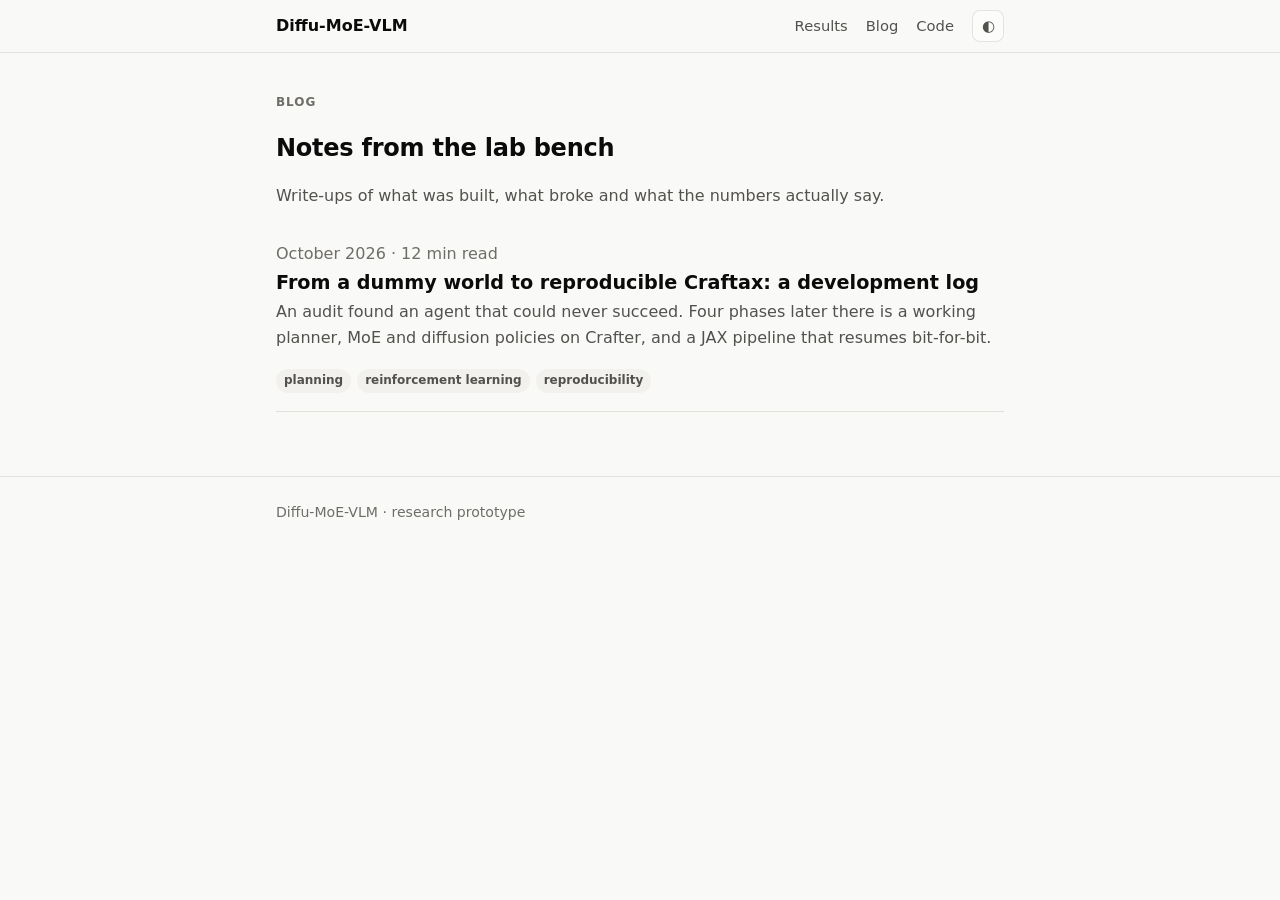
==== docs/blog/index.html @ adb7e6ab "Add project page and dev log for GitHub Pages - docs/index.html: project page (hero, TL;DR, stat til" ====
<!doctype html>
<html lang="en">
<head>
<meta charset="utf-8">
<meta name="viewport" content="width=device-width, initial-scale=1">
<title>Diffu-MoE-VLM Blog</title>
<meta name="description" content="Development notes for Diffu-MoE-VLM: planning, learned policies and reproducible Craftax training.">
<link rel="icon" href="data:,">
<link rel="stylesheet" href="../assets/site.css">
<script>try{var t=localStorage.getItem("theme");if(t)document.documentElement.setAttribute("data-theme",t);}catch(e){}</script>
</head>
<body>
<nav class="nav" aria-label="Main">
  <div class="wrap narrow">
    <a class="brand" href="../">Diffu-MoE-VLM</a>
    <a class="link" href="../#results">Results</a>
    <a class="link" href="./">Blog</a>
    <a class="link optional" href="https://github.com/NullXeronier/Diffu_MoE_VLM">Code</a>
    <button class="theme-toggle" type="button" aria-label="Toggle dark mode">◐</button>
  </div>
</nav>
<main class="wrap narrow">
  <section>
    <div class="kicker">Blog</div>
    <h1>Notes from the lab bench</h1>
    <p class="ink-2">Write-ups of what was built, what broke and what the numbers actually say.</p>
    <ul class="post-list">
      <li>
        <div class="muted">October 2026 · 12 min read</div>
        <a class="title" href="building-diffu-moe-vlm.html">From a dummy world to reproducible Craftax: a development log</a>
        <p class="ink-2">An audit found an agent that could never succeed. Four phases later there is a working planner, MoE and diffusion policies on Crafter, and a JAX pipeline that resumes bit-for-bit.</p>
        <span class="tag">planning</span><span class="tag">reinforcement learning</span><span class="tag">reproducibility</span>
      </li>
    </ul>
  </section>
</main>
<footer><div class="wrap narrow">Diffu-MoE-VLM · research prototype</div></footer>
<script src="../assets/site.js"></script>
</body>
</html>
---- docs/assets/site.css ----
/* Diffu-MoE-VLM project site: shared styles (light + dark) */
:root {
  color-scheme: light;
  --page: #f9f9f7;
  --surface: #fcfcfb;
  --surface-2: #f2f1ed;
  --ink: #0b0b0b;
  --ink-2: #52514e;
  --muted: #6f6d68;
  --grid: #e1e0d9;
  --axis: #c3c2b7;
  --border: rgba(11, 11, 11, 0.10);
  --accent: #256abf;
  --accent-ink: #ffffff;
  --code-bg: #f2f1ed;
  --callout: #eef4fc;
  --callout-warn: #fdf3e2;
  --series-1: #2a78d6;
  --series-2: #eb6834;
  --series-3: #1baf7a;
  --series-4: #eda100;
  --good: #006300;
}
@media (prefers-color-scheme: dark) {
  :root:not([data-theme="light"]) {
    color-scheme: dark;
    --page: #0d0d0d;
    --surface: #1a1a19;
    --surface-2: #232321;
    --ink: #ffffff;
    --ink-2: #c3c2b7;
    --muted: #9a988f;
    --grid: #2c2c2a;
    --axis: #383835;
    --border: rgba(255, 255, 255, 0.10);
    --accent: #5598e7;
    --accent-ink: #0b0b0b;
    --code-bg: #232321;
    --callout: #16243a;
    --callout-warn: #2e2412;
    --series-1: #3987e5;
    --series-2: #d95926;
    --series-3: #199e70;
    --series-4: #c98500;
    --good: #0ca30c;
  }
}
:root[data-theme="dark"] {
  color-scheme: dark;
  --page: #0d0d0d;
  --surface: #1a1a19;
  --surface-2: #232321;
  --ink: #ffffff;
  --ink-2: #c3c2b7;
  --muted: #9a988f;
  --grid: #2c2c2a;
  --axis: #383835;
  --border: rgba(255, 255, 255, 0.10);
  --accent: #5598e7;
  --accent-ink: #0b0b0b;
  --code-bg: #232321;
  --callout: #16243a;
  --callout-warn: #2e2412;
  --series-1: #3987e5;
  --series-2: #d95926;
  --series-3: #199e70;
  --series-4: #c98500;
  --good: #0ca30c;
}

* { box-sizing: border-box; }
html { -webkit-text-size-adjust: 100%; }
body {
  margin: 0;
  background: var(--page);
  color: var(--ink);
  font: 16px/1.65 system-ui, -apple-system, "Segoe UI", Roboto, "Noto Sans KR", sans-serif;
}
a { color: var(--accent); text-underline-offset: 2px; }
img { max-width: 100%; height: auto; display: block; }
code, pre, kbd { font-family: ui-monospace, SFMono-Regular, Menlo, Consolas, monospace; font-size: 0.88em; }
code { background: var(--code-bg); padding: 0.1em 0.35em; border-radius: 4px; }
pre { background: var(--code-bg); padding: 14px 16px; border-radius: 8px; overflow-x: auto; line-height: 1.5; }
pre code { background: none; padding: 0; }

/* Layout */
.wrap { max-width: 920px; margin: 0 auto; padding: 0 16px; }
.wrap.narrow { max-width: 760px; }
section { padding: 40px 0 8px; }
h1, h2, h3 { line-height: 1.25; letter-spacing: -0.01em; }
h2 { font-size: 1.55rem; margin: 0 0 12px; }
h3 { font-size: 1.1rem; margin: 24px 0 8px; }
p { margin: 0 0 14px; }
.muted { color: var(--muted); }
.ink-2 { color: var(--ink-2); }
.kicker { text-transform: uppercase; letter-spacing: 0.08em; font-size: 0.75rem; font-weight: 600; color: var(--muted); }

/* Top nav */
.nav { position: sticky; top: 0; z-index: 10; background: color-mix(in srgb, var(--page) 88%, transparent);
  backdrop-filter: blur(8px); border-bottom: 1px solid var(--border); }
.nav .wrap { display: flex; align-items: center; gap: 18px; height: 52px; }
.nav .brand { font-weight: 700; color: var(--ink); text-decoration: none; margin-right: auto; }
.nav a.link { color: var(--ink-2); text-decoration: none; font-size: 0.92rem; }
.nav a.link:hover { color: var(--ink); }
.theme-toggle { border: 1px solid var(--border); background: var(--surface); color: var(--ink-2); border-radius: 8px;
  height: 32px; width: 32px; cursor: pointer; font-size: 15px; }
@media (max-width: 560px) { .nav a.link.optional { display: none; } }

/* Hero */
.hero { padding: 56px 0 24px; text-align: center; }
.hero h1 { font-size: clamp(2rem, 6vw, 3.1rem); margin: 10px 0 10px; }
.hero .subtitle { font-size: clamp(1.05rem, 2.6vw, 1.3rem); color: var(--ink-2); max-width: 720px; margin: 0 auto 14px; }
.hero .meta { color: var(--muted); font-size: 0.95rem; }
.buttons { display: flex; flex-wrap: wrap; justify-content: center; gap: 10px; margin: 22px 0 6px; }
.btn { display: inline-flex; align-items: center; gap: 8px; padding: 8px 16px; border-radius: 999px; text-decoration: none;
  font-weight: 600; font-size: 0.93rem; border: 1px solid var(--border); color: var(--ink); background: var(--surface); }
.btn.primary { background: var(--ink); color: var(--page); border-color: transparent; }
.btn:hover { filter: brightness(0.96); }

/* Cards, figures, callouts */
.card { background: var(--surface); border: 1px solid var(--border); border-radius: 12px; padding: 20px; }
.tldr { border-left: 4px solid var(--accent); }
.tldr ul { margin: 6px 0 0; padding-left: 20px; }
figure { margin: 20px 0; }
figure img { border-radius: 10px; border: 1px solid var(--border); background: #fff; }
figcaption { color: var(--muted); font-size: 0.9rem; margin-top: 8px; }
.callout { display: flex; gap: 12px; background: var(--callout); border-radius: 10px; padding: 14px 16px; margin: 16px 0; }
.callout.warn { background: var(--callout-warn); }
.callout .icon { flex: none; font-weight: 700; }
.grid-2 { display: grid; grid-template-columns: repeat(auto-fit, minmax(260px, 1fr)); gap: 16px; }
.grid-3 { display: grid; grid-template-columns: repeat(auto-fit, minmax(220px, 1fr)); gap: 16px; }
.card h3 { margin-top: 0; }
.tag { display: inline-block; font-size: 0.75rem; font-weight: 600; padding: 2px 8px; border-radius: 999px;
  background: var(--surface-2); color: var(--ink-2); margin-right: 6px; }

/* Stat tiles */
.stats { display: grid; grid-template-columns: repeat(auto-fit, minmax(190px, 1fr)); gap: 12px; margin: 24px 0 8px; }
.stat { background: var(--surface); border: 1px solid var(--border); border-radius: 12px; padding: 16px; }
.stat .label { color: var(--ink-2); font-size: 0.88rem; }
.stat .value { font-size: 2rem; font-weight: 650; line-height: 1.2; margin: 4px 0; }
.stat .delta { font-size: 0.85rem; color: var(--muted); }
.stat .delta.good { color: var(--good); }

/* Tables */
.table-wrap { overflow-x: auto; }
table { border-collapse: collapse; width: 100%; font-size: 0.93rem; }
th, td { text-align: left; padding: 8px 10px; border-bottom: 1px solid var(--grid); vertical-align: top; }
th { color: var(--ink-2); font-weight: 600; }
td.num, th.num { text-align: right; font-variant-numeric: tabular-nums; }

/* Charts */
.chart-card { background: var(--surface); border: 1px solid var(--border); border-radius: 12px; padding: 18px 18px 12px; margin: 20px 0; }
.chart-card h3 { margin: 0 0 2px; }
.chart-card .sub { color: var(--muted); font-size: 0.88rem; margin: 0 0 10px; }
.chart { position: relative; width: 100%; }
.chart svg { display: block; width: 100%; height: auto; overflow: visible; }
.chart .axis-text { fill: var(--muted); font-size: 11px; font-variant-numeric: tabular-nums; }
.chart .label-text { fill: var(--ink-2); font-size: 12px; }
.chart .value-text { fill: var(--ink); font-size: 12px; font-weight: 600; font-variant-numeric: tabular-nums; }
.chart .gridline { stroke: var(--grid); stroke-width: 1; }
.chart .baseline { stroke: var(--axis); stroke-width: 1; }
.chart .crosshair { stroke: var(--axis); stroke-width: 1; }
.legend { display: flex; flex-wrap: wrap; gap: 14px; margin: 0 0 8px; font-size: 0.86rem; color: var(--ink-2); }
.legend .key { display: inline-flex; align-items: center; gap: 6px; }
.legend .swatch-line { width: 16px; height: 2px; border-radius: 2px; display: inline-block; }
.legend .swatch-rect { width: 10px; height: 10px; border-radius: 2px; display: inline-block; }
.tooltip { position: absolute; pointer-events: none; background: var(--surface); border: 1px solid var(--border);
  box-shadow: 0 4px 16px rgba(0, 0, 0, 0.12); border-radius: 8px; padding: 8px 10px; font-size: 12px; min-width: 140px;
  opacity: 0; transition: opacity 0.08s; z-index: 5; }
.tooltip .t-head { color: var(--muted); margin-bottom: 4px; }
.tooltip .t-row { display: flex; align-items: center; gap: 8px; }
.tooltip .t-row b { font-variant-numeric: tabular-nums; }
.tooltip .t-key { width: 12px; height: 2px; border-radius: 2px; }
details.table-view { margin-top: 8px; font-size: 0.88rem; }
details.table-view summary { cursor: pointer; color: var(--ink-2); }

/* Diagram */
.diagram svg { width: 100%; height: auto; display: block; }
.diagram .box { fill: var(--surface); stroke: var(--axis); stroke-width: 1.2; }
.diagram .box.accent { stroke: var(--accent); stroke-width: 1.6; }
.diagram .lane { fill: var(--surface-2); }
.diagram .t { fill: var(--ink); font-size: 13px; font-weight: 600; }
.diagram .s { fill: var(--muted); font-size: 11px; }
.diagram .lane-t { fill: var(--ink-2); font-size: 12px; font-weight: 700; letter-spacing: 0.04em; }
.diagram .arrow { stroke: var(--ink-2); stroke-width: 1.4; fill: none; }
.diagram .arrow.dash { stroke-dasharray: 4 3; }
.diagram .head { fill: var(--ink-2); }

/* Blog */
.post-list { list-style: none; padding: 0; margin: 0; }
.post-list li { padding: 18px 0; border-bottom: 1px solid var(--grid); }
.post-list a.title { font-size: 1.2rem; font-weight: 650; color: var(--ink); text-decoration: none; }
.post-list a.title:hover { text-decoration: underline; }
.article h1 { font-size: clamp(1.8rem, 5vw, 2.5rem); margin: 8px 0; }
.article .lead { font-size: 1.12rem; color: var(--ink-2); }
.timeline { border-left: 2px solid var(--grid); margin: 12px 0 12px 6px; padding-left: 18px; }
.timeline .item { position: relative; margin-bottom: 18px; }
.timeline .item::before { content: ""; position: absolute; left: -25px; top: 7px; width: 10px; height: 10px;
  border-radius: 50%; background: var(--accent); box-shadow: 0 0 0 3px var(--page); }
details.toggle { background: var(--surface); border: 1px solid var(--border); border-radius: 10px; padding: 10px 14px; margin: 10px 0; }
details.toggle summary { cursor: pointer; font-weight: 600; }
.bibtex { position: relative; }
.copy-btn { position: absolute; top: 8px; right: 8px; border: 1px solid var(--border); background: var(--surface);
  color: var(--ink-2); border-radius: 6px; font-size: 12px; padding: 3px 8px; cursor: pointer; }

footer { border-top: 1px solid var(--border); margin-top: 56px; padding: 24px 0 40px; color: var(--muted); font-size: 0.88rem; }
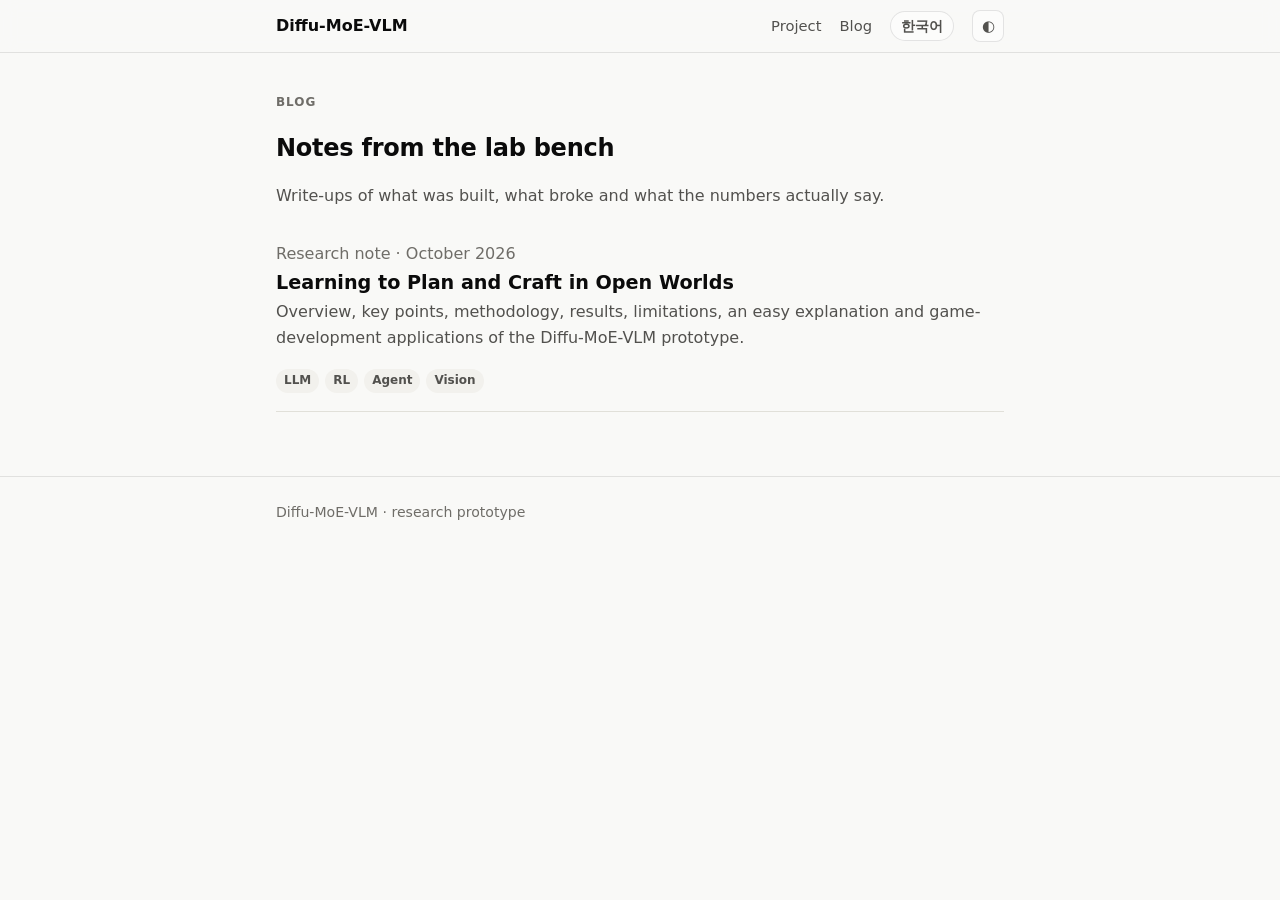
==== commit ada563ae: "Match reference page formats and add Korean versions - Project page follows the reference project-pa" ====
--- a/docs/blog/index.html
+++ b/docs/blog/index.html
@@ -6,6 +6,7 @@
 <title>Diffu-MoE-VLM Blog</title>
 <meta name="description" content="Development notes for Diffu-MoE-VLM: planning, learned policies and reproducible Craftax training.">
 <link rel="icon" href="data:,">
+<link rel="alternate" hreflang="ko" href="../ko/blog/">
 <link rel="stylesheet" href="../assets/site.css">
 <script>try{var t=localStorage.getItem("theme");if(t)document.documentElement.setAttribute("data-theme",t);}catch(e){}</script>
 </head>
@@ -13,9 +14,9 @@
 <nav class="nav" aria-label="Main">
   <div class="wrap narrow">
     <a class="brand" href="../">Diffu-MoE-VLM</a>
-    <a class="link" href="../#results">Results</a>
+    <a class="link" href="../#key-results">Project</a>
     <a class="link" href="./">Blog</a>
-    <a class="link optional" href="https://github.com/NullXeronier/Diffu_MoE_VLM">Code</a>
+    <a class="lang-switch" href="../ko/blog/" hreflang="ko" lang="ko">한국어</a>
     <button class="theme-toggle" type="button" aria-label="Toggle dark mode">◐</button>
   </div>
 </nav>
@@ -26,10 +27,10 @@
     <p class="ink-2">Write-ups of what was built, what broke and what the numbers actually say.</p>
     <ul class="post-list">
       <li>
-        <div class="muted">October 2026 · 12 min read</div>
-        <a class="title" href="building-diffu-moe-vlm.html">From a dummy world to reproducible Craftax: a development log</a>
-        <p class="ink-2">An audit found an agent that could never succeed. Four phases later there is a working planner, MoE and diffusion policies on Crafter, and a JAX pipeline that resumes bit-for-bit.</p>
-        <span class="tag">planning</span><span class="tag">reinforcement learning</span><span class="tag">reproducibility</span>
+        <div class="muted">Research note · October 2026</div>
+        <a class="title" href="building-diffu-moe-vlm.html">Learning to Plan and Craft in Open Worlds</a>
+        <p class="ink-2">Overview, key points, methodology, results, limitations, an easy explanation and game-development applications of the Diffu-MoE-VLM prototype.</p>
+        <span class="tag">LLM</span><span class="tag">RL</span><span class="tag">Agent</span><span class="tag">Vision</span>
       </li>
     </ul>
   </section>
--- a/docs/assets/site.css
+++ b/docs/assets/site.css
@@ -204,3 +204,49 @@
   color: var(--ink-2); border-radius: 6px; font-size: 12px; padding: 3px 8px; cursor: pointer; }
 
 footer { border-top: 1px solid var(--border); margin-top: 56px; padding: 24px 0 40px; color: var(--muted); font-size: 0.88rem; }
+
+/* ---------- v2: reference-style components ---------- */
+.lang-switch { font-size: 0.85rem; font-weight: 600; text-decoration: none; color: var(--ink-2); border: 1px solid var(--border);
+  border-radius: 999px; padding: 3px 10px; background: var(--surface); }
+.lang-switch:hover { color: var(--ink); }
+section > h2 { border-top: 1px solid var(--grid); padding-top: 28px; }
+section:first-of-type > h2 { border-top: none; }
+h4 { font-size: 1rem; margin: 18px 0 6px; }
+
+/* Key results: label chip, measured result, what I learned */
+.kr-grid { display: grid; grid-template-columns: repeat(auto-fit, minmax(300px, 1fr)); gap: 16px; }
+.kr { background: var(--surface); border: 1px solid var(--border); border-radius: 12px; padding: 18px 18px 14px; }
+.kr h3 { margin: 6px 0 10px; }
+.kr .chip { display: inline-block; font-size: 0.72rem; font-weight: 700; letter-spacing: 0.05em; text-transform: uppercase;
+  color: var(--accent); }
+.kr .k { font-size: 0.76rem; font-weight: 700; color: var(--muted); text-transform: uppercase; letter-spacing: 0.04em; margin-top: 10px; }
+.kr p { margin: 2px 0 6px; font-size: 0.95rem; }
+.kr .learned { color: var(--ink-2); }
+
+/* Figures with numbers */
+.fig-num { font-weight: 700; color: var(--ink-2); }
+
+/* Problem solving blocks */
+.problem { background: var(--surface); border: 1px solid var(--border); border-radius: 12px; padding: 20px; margin: 18px 0; }
+.problem h3 { margin-top: 0; }
+.problem .step { display: grid; grid-template-columns: 92px 1fr; gap: 12px; padding: 10px 0; border-top: 1px solid var(--grid); }
+.problem .step:first-of-type { border-top: none; }
+.problem .step .lbl { font-size: 0.78rem; font-weight: 700; text-transform: uppercase; letter-spacing: 0.05em; color: var(--muted); padding-top: 2px; }
+.problem .step.result .lbl { color: var(--good); }
+.problem .step p, .problem .step ul { margin: 0 0 6px; }
+@media (max-width: 560px) { .problem .step { grid-template-columns: 1fr; gap: 2px; } }
+
+/* Notion-style properties */
+.props { display: grid; grid-template-columns: 140px minmax(0, 1fr); gap: 0; border-top: 1px solid var(--grid); margin: 18px 0 8px; font-size: 0.93rem; }
+.props > div { padding: 8px 4px; border-bottom: 1px solid var(--grid); overflow-wrap: anywhere; }
+.props .pk { color: var(--muted); }
+.props .tag { margin-bottom: 4px; }
+@media (max-width: 560px) { .props { grid-template-columns: 90px minmax(0, 1fr); } }
+.toc { background: var(--surface); border: 1px solid var(--border); border-radius: 10px; padding: 12px 16px; font-size: 0.93rem; }
+.toc ol { margin: 4px 0 0; padding-left: 20px; }
+.math-block { overflow-x: auto; padding: 6px 0; }
+.code-title { font-size: 0.8rem; font-weight: 700; color: var(--muted); margin: 14px 0 4px; font-family: ui-monospace, SFMono-Regular, Menlo, Consolas, monospace; }
+blockquote { margin: 14px 0; padding: 10px 14px; border-left: 3px solid var(--axis); background: var(--surface); border-radius: 0 8px 8px 0; color: var(--ink-2); }
+.analogy { background: var(--callout); border-radius: 10px; padding: 16px 18px; }
+.katex-display { overflow-x: auto; overflow-y: hidden; padding: 4px 0; }
+.article p, .article li { overflow-wrap: anywhere; }
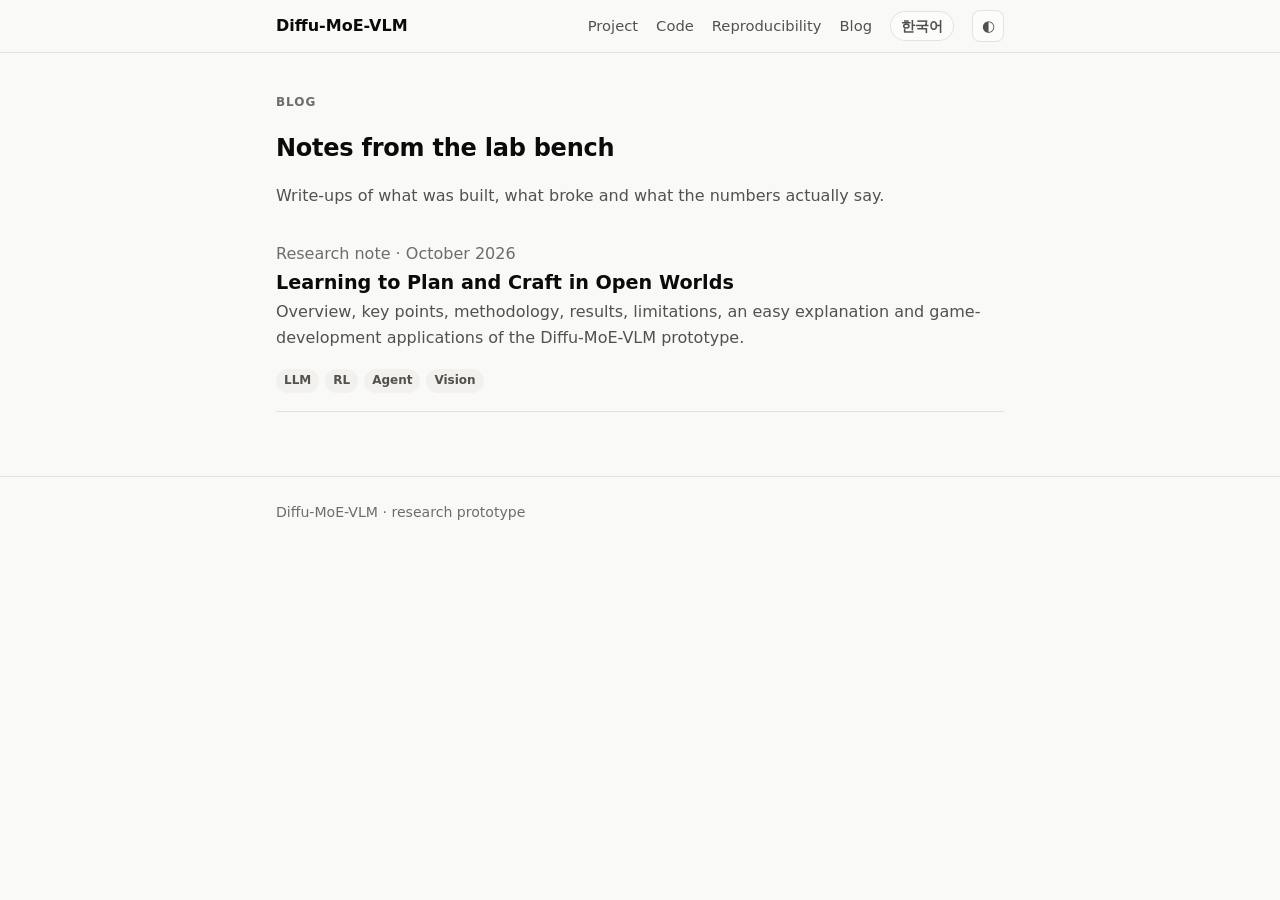
==== commit ec3234ab: "Serve code and reproducibility report on the project site - code.html (EN/KO): quick start, module m" ====
--- a/docs/blog/index.html
+++ b/docs/blog/index.html
@@ -14,7 +14,9 @@
 <nav class="nav" aria-label="Main">
   <div class="wrap narrow">
     <a class="brand" href="../">Diffu-MoE-VLM</a>
-    <a class="link" href="../#key-results">Project</a>
+    <a class="link optional" href="../#key-results">Project</a>
+    <a class="link optional" href="../code.html">Code</a>
+    <a class="link optional" href="../reproducibility.html">Reproducibility</a>
     <a class="link" href="./">Blog</a>
     <a class="lang-switch" href="../ko/blog/" hreflang="ko" lang="ko">한국어</a>
     <button class="theme-toggle" type="button" aria-label="Toggle dark mode">◐</button>
--- a/docs/assets/site.css
+++ b/docs/assets/site.css
@@ -250,3 +250,65 @@
 .analogy { background: var(--callout); border-radius: 10px; padding: 16px 18px; }
 .katex-display { overflow-x: auto; overflow-y: hidden; padding: 4px 0; }
 .article p, .article li { overflow-wrap: anywhere; }
+
+/* ---------- v3: research-note teaching aids ---------- */
+.why { border-left: 3px solid var(--accent); background: var(--callout); border-radius: 0 8px 8px 0; padding: 10px 14px; }
+.intuition { border-left: 3px solid var(--axis); background: var(--surface); border-radius: 0 8px 8px 0; padding: 10px 14px; color: var(--ink-2); }
+.article h3 { margin-top: 30px; }
+table.glossary td:first-child { min-width: 9.5em; max-width: 13em; font-weight: 600; }
+table.glossary td:last-child a { white-space: nowrap; }
+@media (max-width: 560px) {
+  table.glossary thead { display: none; }
+  table.glossary tr { display: block; border-bottom: 1px solid var(--grid); padding: 8px 0; }
+  table.glossary td { display: block; border: none; padding: 2px 4px; white-space: normal; }
+}
+.diagram.lg { padding: 14px; }
+.diagram.lg .t { font-size: 14px; }
+.diagram.lg .s { font-size: 12px; }
+.diagram .dim { opacity: 0.45; }
+.refs { font-size: 0.9rem; padding-left: 22px; }
+.refs li { margin-bottom: 6px; }
+@media (max-width: 560px) {
+  .diagram.lg { overflow-x: auto; -webkit-overflow-scrolling: touch; }
+  .diagram.lg svg { min-width: 500px; }
+}
+
+/* ---------- v4: code viewer ---------- */
+:root { --tk-kw: #7c3aad; --tk-str: #1d7a45; --tk-com: #6f6d68; --tk-num: #a85400; --tk-def: #1f5fae; --tk-dec: #8a5a00; --hl: #fff4c2; }
+@media (prefers-color-scheme: dark) {
+  :root:not([data-theme="light"]) { --tk-kw: #c99bf0; --tk-str: #86cf98; --tk-com: #9a988f; --tk-num: #e8a96a; --tk-def: #7fb4f2; --tk-dec: #e0c070; --hl: #3a3420; }
+}
+:root[data-theme="dark"] { --tk-kw: #c99bf0; --tk-str: #86cf98; --tk-com: #9a988f; --tk-num: #e8a96a; --tk-def: #7fb4f2; --tk-dec: #e0c070; --hl: #3a3420; }
+.code-viewer { display: grid; grid-template-columns: 240px minmax(0, 1fr); gap: 0; border: 1px solid var(--border);
+  border-radius: 12px; overflow: hidden; background: var(--surface); scroll-margin-top: 64px; }
+.cv-side { border-right: 1px solid var(--border); padding: 10px; max-height: 70vh; overflow-y: auto; font-size: 0.86rem; }
+.cv-filter { width: 100%; box-sizing: border-box; padding: 6px 8px; border: 1px solid var(--border); border-radius: 6px;
+  background: var(--page); color: var(--ink); font: inherit; margin-bottom: 8px; }
+.cv-dir summary { cursor: pointer; font-weight: 600; color: var(--ink-2); padding: 3px 0; font-family: ui-monospace, SFMono-Regular, Menlo, Consolas, monospace; font-size: 0.82rem; }
+.cv-dir ul { list-style: none; margin: 0 0 4px; padding-left: 12px; }
+.cv-dir a { display: block; padding: 2px 6px; border-radius: 4px; color: var(--ink-2); text-decoration: none;
+  font-family: ui-monospace, SFMono-Regular, Menlo, Consolas, monospace; font-size: 0.8rem; overflow-wrap: anywhere; }
+.cv-dir a:hover { background: var(--surface-2); color: var(--ink); }
+.cv-dir a.active { background: var(--callout); color: var(--accent); font-weight: 600; }
+.cv-main { min-width: 0; display: flex; flex-direction: column; }
+.cv-head { display: flex; align-items: center; gap: 10px; padding: 8px 12px; border-bottom: 1px solid var(--border); }
+.cv-path { background: none; padding: 0; font-weight: 600; overflow-wrap: anywhere; }
+.cv-meta { color: var(--muted); font-size: 0.82rem; margin-right: auto; white-space: nowrap; }
+.cv-copy { border: 1px solid var(--border); background: var(--surface); color: var(--ink-2); border-radius: 6px; font-size: 12px; padding: 3px 8px; cursor: pointer; }
+.cv-body { position: relative; background: var(--code-bg); max-height: 70vh; overflow: auto; padding: 8px 0;
+  font-family: ui-monospace, SFMono-Regular, Menlo, Consolas, monospace; font-size: 0.8rem; line-height: 1.55; }
+.cl { display: flex; white-space: pre; min-width: max-content; }
+.cl.hl { background: var(--hl); }
+.ln { flex: none; width: 3.2em; padding-right: 12px; text-align: right; color: var(--muted); text-decoration: none; user-select: none; }
+.ln:hover { color: var(--ink); }
+.lc { padding-right: 16px; color: var(--ink); }
+.tk-kw { color: var(--tk-kw); } .tk-str { color: var(--tk-str); } .tk-com { color: var(--tk-com); font-style: italic; }
+.tk-num { color: var(--tk-num); } .tk-def { color: var(--tk-def); font-weight: 600; } .tk-dec { color: var(--tk-dec); }
+@media (max-width: 720px) {
+  .code-viewer { grid-template-columns: 1fr; }
+  .cv-side { border-right: none; border-bottom: 1px solid var(--border); max-height: 220px; }
+  .cv-body { max-height: 60vh; }
+}
+.small { font-size: 0.86rem; }
+.nav .brand, .nav a.link, .nav .lang-switch { white-space: nowrap; }
+@media (max-width: 560px) { .nav .wrap { gap: 12px; } }
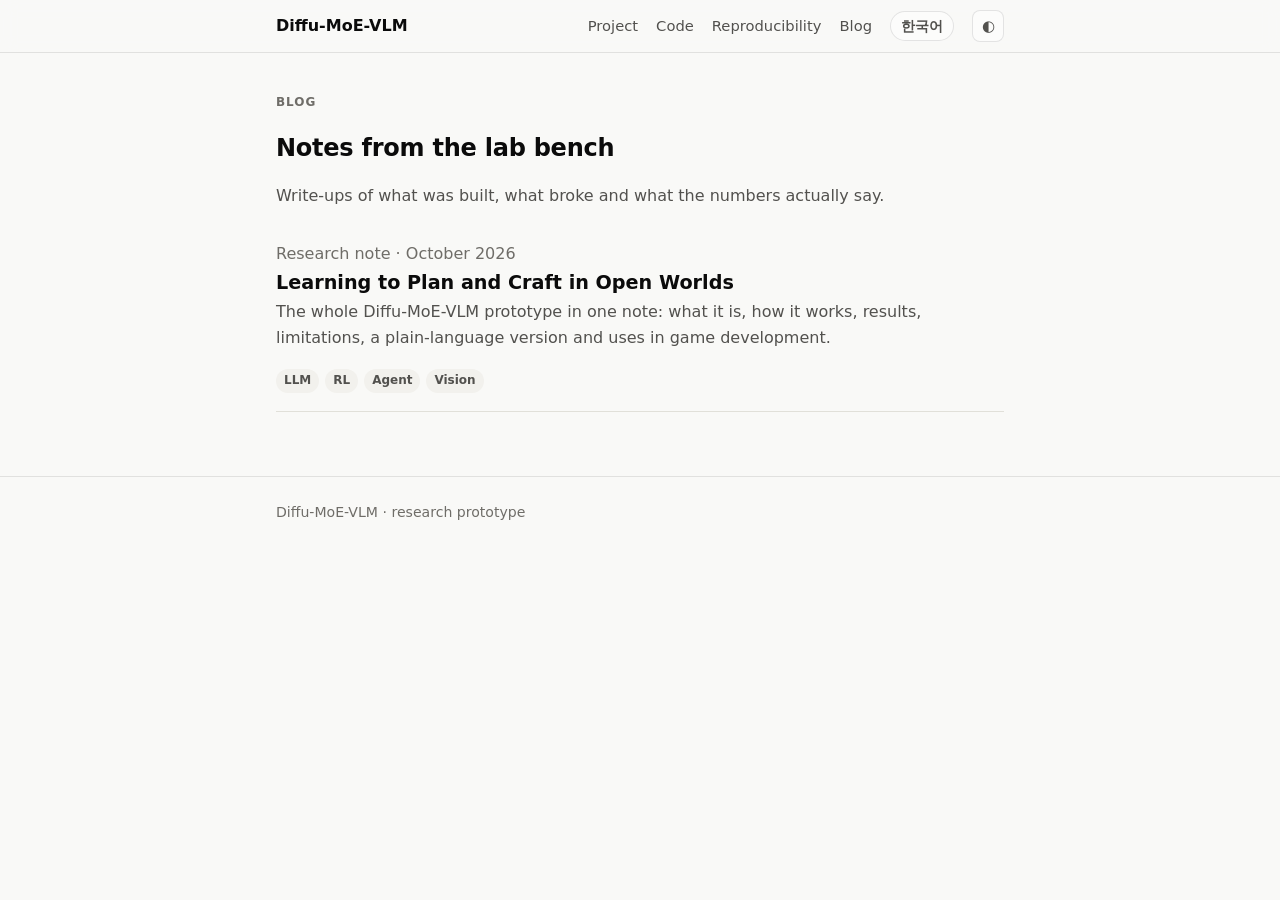
==== commit d70ae108: "Rewrite English pages in plainer prose; keep ML terms in English on Korean pages - English project p" ====
--- a/docs/blog/index.html
+++ b/docs/blog/index.html
@@ -31,7 +31,7 @@
       <li>
         <div class="muted">Research note · October 2026</div>
         <a class="title" href="building-diffu-moe-vlm.html">Learning to Plan and Craft in Open Worlds</a>
-        <p class="ink-2">Overview, key points, methodology, results, limitations, an easy explanation and game-development applications of the Diffu-MoE-VLM prototype.</p>
+        <p class="ink-2">The whole Diffu-MoE-VLM prototype in one note: what it is, how it works, results, limitations, a plain-language version and uses in game development.</p>
         <span class="tag">LLM</span><span class="tag">RL</span><span class="tag">Agent</span><span class="tag">Vision</span>
       </li>
     </ul>
